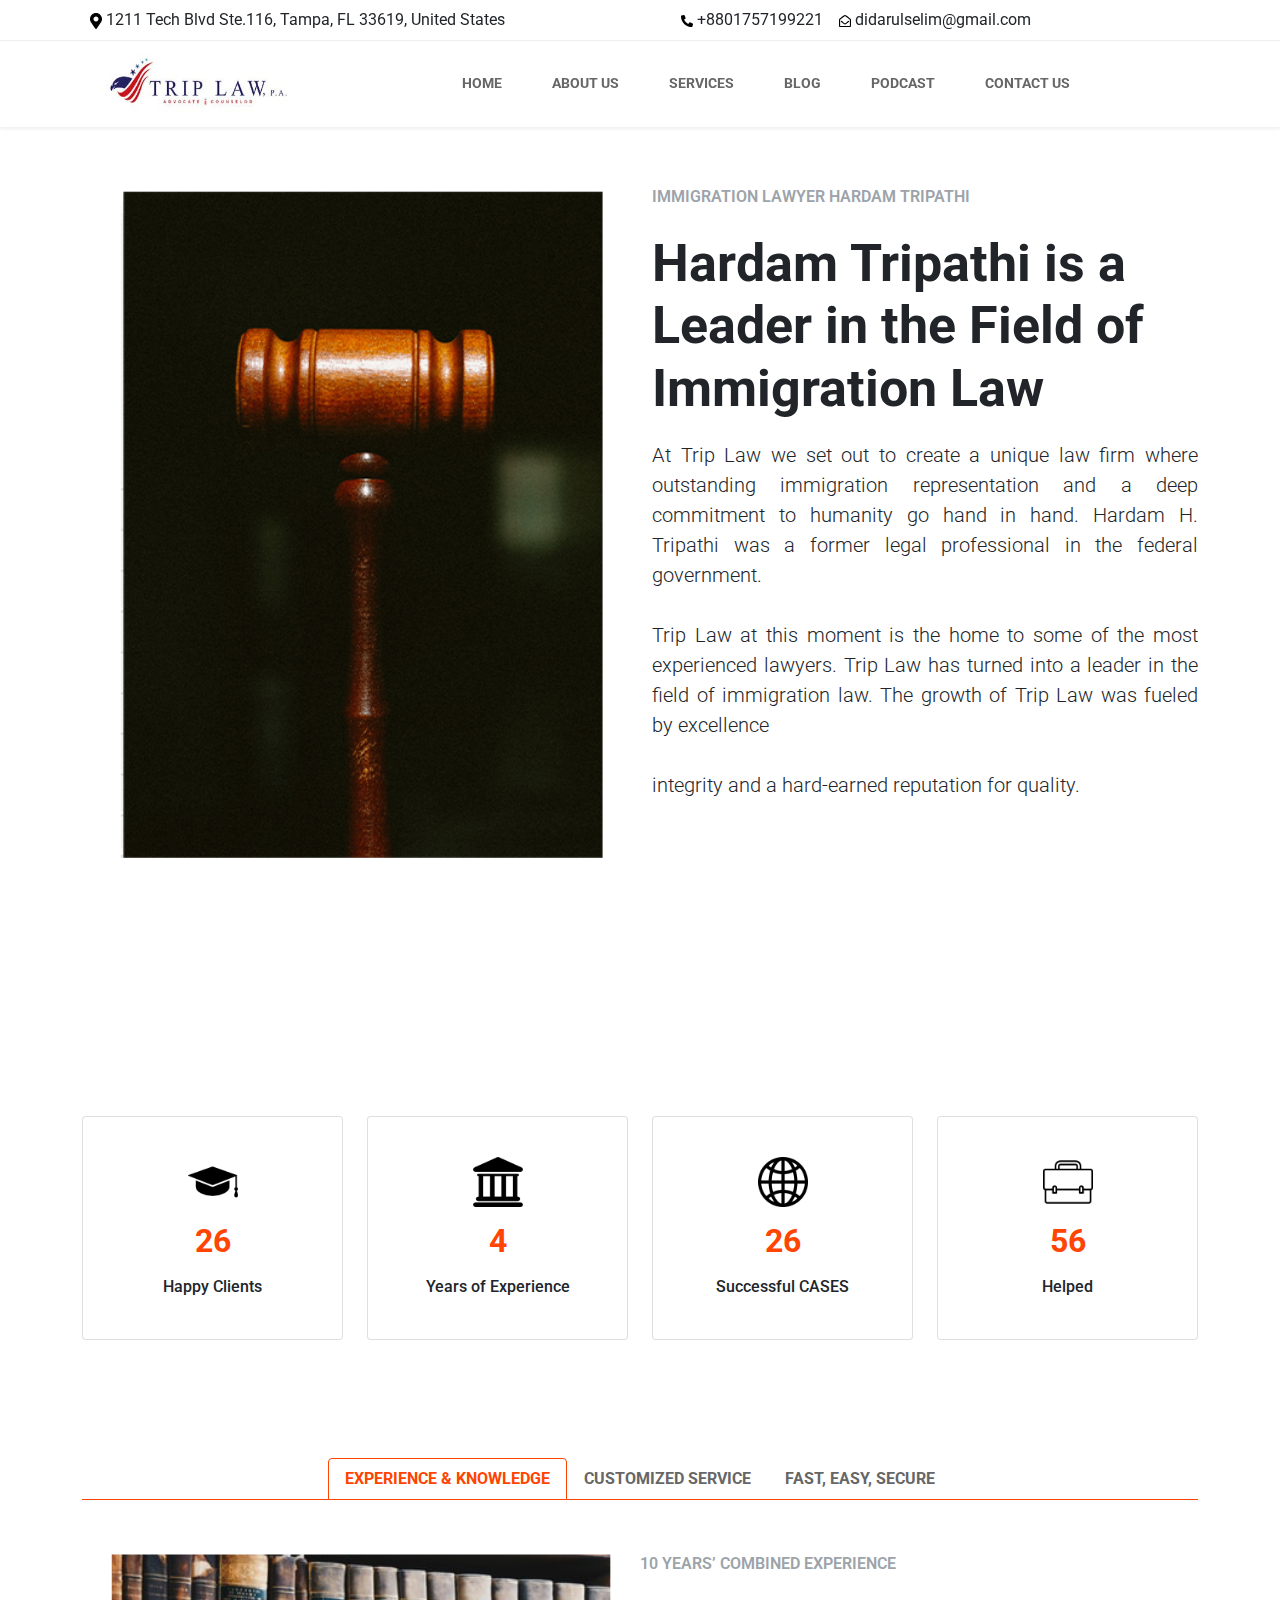
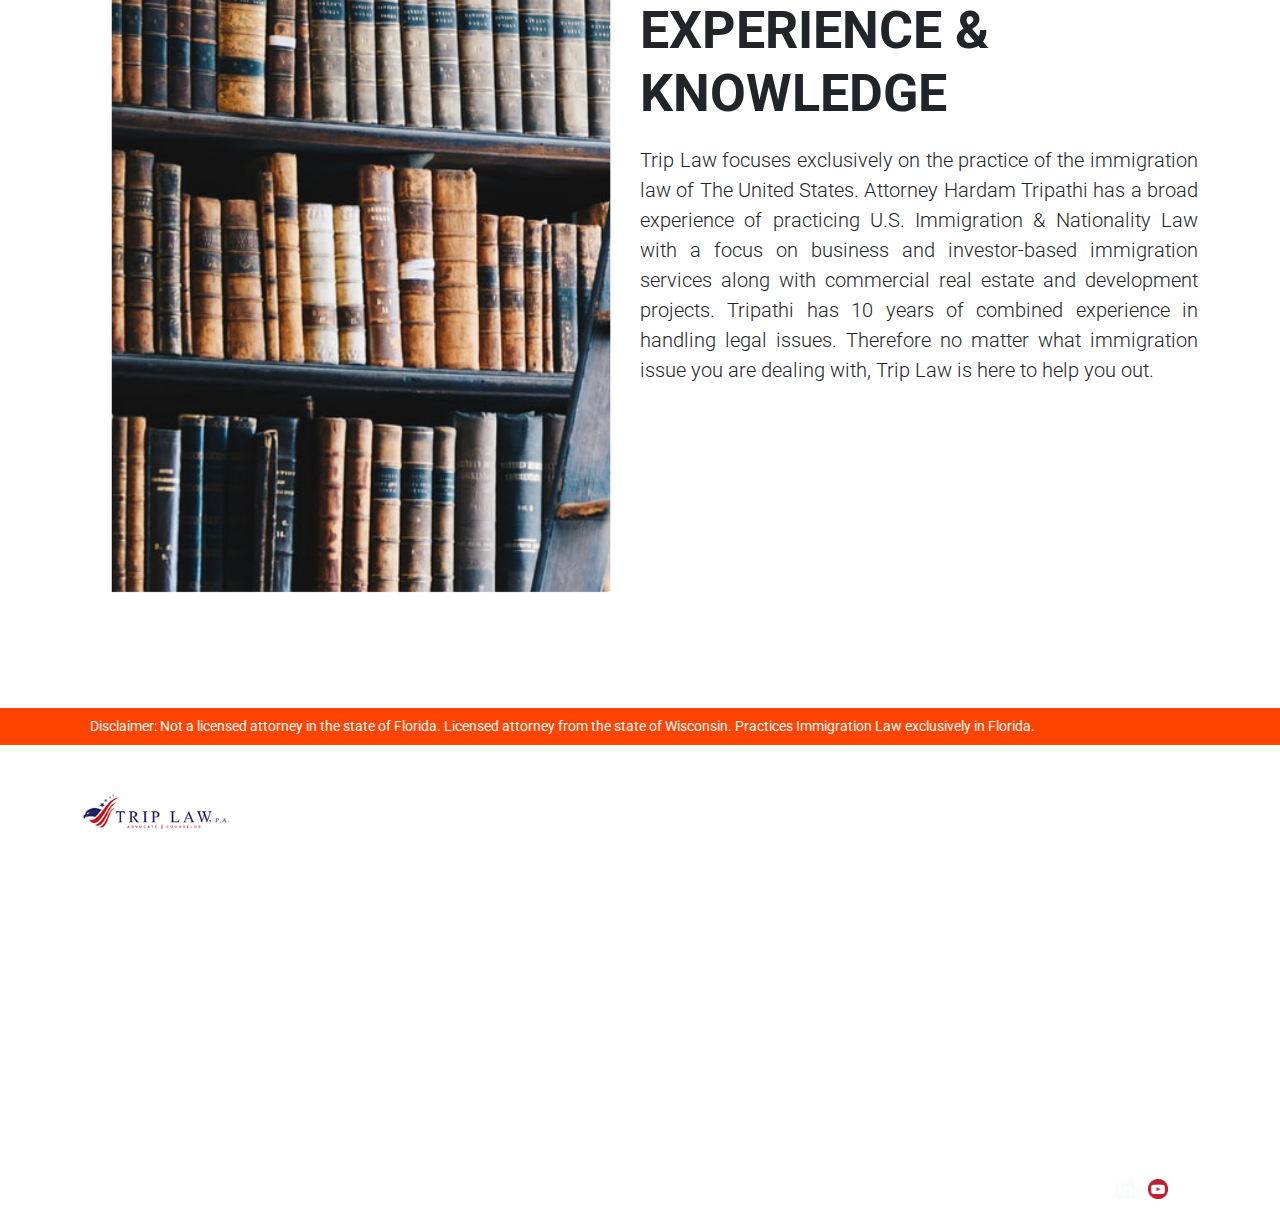
==== about.html @ 977f01b8 "hello" ====
<!doctype html>
<html lang="en">
  <head>
    <!-- meta tag start -->
    <meta content="text/html;charset=utf-8" http-equiv="Content-Type">
    <meta content="utf-8" http-equiv="encoding">
    <meta name="viewport" content="initial-scale=1">
    <meta class="metaTagTop" name="description" content="Lakeland, Florida Immigration Law Services
    Call our local Immigration office for your Green Card, Naturalization or Investor Visa">
    <meta class="metaTagTop" name="keywords" content="Florida Immigration Law Services, Green Card, , Naturalization or Investor Visas">
    <meta class="metaTagTop" name="author" content="Hardam Tripathi, Esq.">
    <meta property="og:title" content="Immigration Lawyer Hardam Tripathi, Esq.">
    <meta property="og:description" content="Lakeland, Florida Immigration Law Services
    Call our local Immigration office for your Green Card, Naturalization or Investor Visa">
    <meta property="og:url" content="https://www.trip-law.com/">
    <meta property="og:type" content="website">
    <meta property="cf:funnel_id" content="">
    <meta property="cf:page_id" content="">
    <meta property="cf:funnel_step_id" content="">
    <meta property="cf:user_id" content="">
    <meta property="cf:account_id" content="">
    <meta property="cf:page_code" content="=">
    <meta property="cf:mode_id" content="1">
    <meta property="cf:time_zone" content="Eastern Time (US &amp; Canada)">
    <meta property="cf:app_domain" content="">
    <!-- meta tag end -->

    <!-- link start -->
    <link rel="icon" type="image/png" href="image/favicon.png">
    <link rel="stylesheet" href="css/bootstrap.css">
    <link rel="stylesheet" href="style.css">
    <!-- <link rel="stylesheet" href="css/all.css"> -->
    <link rel="preconnect" href="https://fonts.googleapis.com">
    <link rel="preconnect" href="https://fonts.gstatic.com" crossorigin>
    <link href="https://fonts.googleapis.com/css2?family=Roboto:wght@100;300;400;500;700;900&display=swap" rel="stylesheet">
    <link rel="stylesheet" href="css/owl.carousel.min.cs">
    <link rel="stylesheet" href="css/owl.theme.default.min.css">
    <!-- link end -->
        <title>About - Trip-Law</title>
  </head>
  <body>
    <header class="sticky-top">
      <div class="header-top ">
        <div class="container d-flex">
          <div class="left "><p class="m-0 p-2"><img src="image/map-marker-alt-solid.svg" alt="" width="12" height="auto"> 1211 Tech Blvd Ste.116, Tampa, FL 33619, United States</p></div>
          <div class="right d-flex " style="margin: auto;"><p class="m-0 p-2"><img src="image/phone-alt-solid.svg" alt="" width="12" height="auto"> +8801757199221</p><p class="m-0 p-2"><img src="image/envelope-open-regular.svg" alt="" width="12" height="auto"> didarulselim@gmail.com</p></div>
        </div>
      </div>
      <nav class="navbar navbar-expand-lg">
  <div class="container">
    <a class="navbar-brand" href="#"><img src="image/trip-law-logo.jpg" alt="" width="250px"></a>
    <button class="navbar-toggler" type="button" data-bs-toggle="collapse" data-bs-target="#navbarSupportedContent" aria-controls="navbarSupportedContent" aria-expanded="false" aria-label="Toggle navigation">
      <span class="navbar-toggler-icon"></span>
    </button>
    <div class="collapse navbar-collapse" id="navbarSupportedContent">
      <ul class="navbar-nav m-auto">
        <li class="nav-item">
          <a class="nav-link active" aria-current="page" href="index.html">HOME</a>
        </li>
        <li class="nav-item">
          <a class="nav-link" href="about.html" >ABOUT US</a>
        </li>
        <li class="nav-item">
          <a class="nav-link" href="service.html" >SERVICES</a>
        </li>
        <li class="nav-item">
          <a class="nav-link" href="https://triplawpa.com/"  target="_blank">BLOG</a>
        </li>
        <li class="nav-item">
          <a class="nav-link" href="https://anchor.fm/theimmigrationzone" target="_blank">PODCAST</a>
        </li>
        <li class="nav-item">
          <a class="nav-link" href="contact.html" >CONTACT US</a>
        </li>
      </ul>
    </div>
  </div>
</nav>
    </header>


<section class="fild">
  <div class="container">
    <div class="row">
      <div class="col-lg-6">
        <img src="image/image-03.png" alt="" class="w-100">
      </div>
      <div class="col-lg-6">
        <div class="fild-contant">
          <span>IMMIGRATION LAWYER HARDAM TRIPATHI</span><br><br>
            <div class="heading">
              <h1>Hardam Tripathi is a Leader in the Field of Immigration Law</h1>
            </div>
          <p>At Trip Law we set out to create a unique law firm where outstanding immigration representation and a deep commitment to humanity go hand in hand. Hardam H. Tripathi was a former legal professional in the federal government. <br><br>

          Trip Law at this moment is the home to some of the most experienced lawyers. Trip Law has turned into a leader in the field of immigration law. The growth of Trip Law was fueled by excellence <br><br>

          integrity and a hard-earned reputation for quality.</p>
        </div>
      </div>
    </div>
  </div>
</section>



<section class="why text-center">
  <div class="container">
    <div class="row">
      <div class="col-lg-12 mb-5">
        <div class="heading ">
          <h1>Why immigration Lawyer Hardam Tripathi?</h1>
          <p>Our firm is focused on the client's demands for an exceptional legal service model that provides value, quality and client service.</p>
        </div>
      </div>
        <div class="col-lg-3 mb-3">
        <div class="card p-4"  >
          <div class="card-body" data-number="100">
            <img src="image/graduate-cap.png" alt="" width="50" height="50">
            <h2 class="card-title" id="number1">100 +</h2>
            <p class="card-text">Happy Clients</p>
          </div>
        </div>
      </div>
      <div class="col-lg-3 mb-3">
        <div class="card p-4"  >
          <div class="card-body" data-number="8">
            <img src="image/bank.png" alt="" width="50" height="50">
            <h2 class="card-title" id="number2">8 +</h2>
            <p class="card-text">Years of Experience</p>
          </div>
        </div>
      </div>
      <div class="col-lg-3 mb-3">
        <div class="card p-4"  >
          <div class="card-body">
            <img src="image/globe.png" alt="" width="50" height="50">
            <h2 class="card-title" id="number3">100 +</h2>
            <p class="card-text">Successful CASES</p>
          </div>
        </div>
      </div>
      <div class="col-lg-3 mb-3">
        <div class="card p-4"  >
          <div class="card-body">
            <img src="image/briefcase.png" alt="" width="50" height="50">
            <h2 class="card-title" id="number4">300 +</h2>
            <p class="card-text">Helped</p>
          </div>
        </div>
      </div>
    </div>
  </div>
</section> 




<section class="tabs">
  <div class="container">
    <div class="row">
      <div class="col-lg-12">
        <ul class="nav  mb-3 nav-tabs justify-content-center" id="pills-tab" role="tablist">
  <li class="nav-item" role="presentation">
    <button class="nav-link active" id="pills-home-tab" data-bs-toggle="pill" data-bs-target="#pills-home" type="button" role="tab" aria-controls="pills-home" aria-selected="true">EXPERIENCE & KNOWLEDGE</button>
  </li>
  <li class="nav-item" role="presentation">
    <button class="nav-link" id="pills-profile-tab" data-bs-toggle="pill" data-bs-target="#pills-profile" type="button" role="tab" aria-controls="pills-profile" aria-selected="false">CUSTOMIZED SERVICE</button>
  </li>
  <li class="nav-item" role="presentation">
    <button class="nav-link" id="pills-contact-tab" data-bs-toggle="pill" data-bs-target="#pills-contact" type="button" role="tab" aria-controls="pills-contact" aria-selected="false">FAST, EASY, SECURE</button>
  </li>
</ul>
<div class="tab-content" id="pills-tabContent">
  <div class="tab-pane fade show active" id="pills-home" role="tabpanel" aria-labelledby="pills-home-tab">
    <div class="ex d-flex">
      <div class="ex-img w-50">
      <img src="image/book.png" alt="" class="w-100">
    </div>
    <div class="ex-content w-50 mt-3">
      <div class="fild-contant ">
          <span>10 YEARS’ COMBINED EXPERIENCE</span> <br><br>
            <div class="heading">
              <h1>EXPERIENCE & KNOWLEDGE</h1>
            </div>
          <p>Trip Law focuses exclusively on the practice of the immigration law of The United States. Attorney Hardam Tripathi has a broad experience of practicing U.S. Immigration & Nationality Law with a focus on business and investor-based immigration services along with commercial real estate and development projects. Tripathi has 10 years of combined experience in handling legal issues. Therefore no matter what immigration issue you are dealing with, Trip Law is here to help you out.

</p>
        </div>
    </div>
    </div>
  </div>
  <div class="tab-pane fade" id="pills-profile" role="tabpanel" aria-labelledby="pills-profile-tab">
    <div class="ex d-flex">
      <div class="ex-img w-50">
      <img src="image/us_ct.png" alt="" class="mt-3 w-100">
    </div>
    <div class="ex-content w-50 mt-3">
      <div class="fild-contant ">
          <span>CUSTOMIZED SERVICE</span> <br><br>
            <div class="heading">
              <h1>Client-Focused Solution and Result</h1>
            </div>
          <p>At Trip Law, we understand that, for the clients, value is not just an hourly rate comparison. Rather, value is an efficient process of tracking, reporting, and creating approaches to reduce the legal risks, cost-effectiveness, and results. Our team emphasises on the desired results of the clients. The Trip Law focuses on each stage of the immigration process. Our culture, structure, and processes have been aligned with one goal in mind, client satisfaction.

</p>
        </div>
    </div>
    </div>
  </div>
  <div class="tab-pane fade" id="pills-contact" role="tabpanel" aria-labelledby="pills-contact-tab">
    <div class="ex d-flex">
      <div class="ex-img w-50">
      <img src="image/image-03.png" alt="" class="mt-3 w-100">
    </div>
    <div class="ex-content w-50 mt-3">
      <div class="fild-contant ">
          <span>FAST, EASY, SECURE</span> <br><br>
            <div class="heading">
              <h1>Flexible and Value-Driven Approach</h1>
            </div>
          <p>As an immigration firm we always provide honest legal advice that is in your best interest. We are realistic about the case expectations as well as the chances of success. We believe our clients deserve no less. For approaching each case: every team member is encouraged to have ownership of the clients and results. We strive to provide a value-driven approach to every case by communicating and strategizing with our clients for meeting their needs and goals.
          </p>
        </div>
    </div>
    </div>
  </div>
</div>
      </div>
    </div>
  </div>
</section>







<div class="section dsl">
    <div class="container">
        <div class="row">
            <div class="col-lg-12">
                <p class="m-0 p-2">Disclaimer: Not a licensed attorney in the state of Florida. Licensed attorney from the state of Wisconsin. Practices Immigration Law exclusively in Florida.</p>
            </div>
        </div>
    </div>
</div>

<footer class="pt-5 pb-2 text-white">
  <div class="container">
    <div class="row">
      <div class="col-lg-3">
        <a class="navbar-brand logo" href="#">
          <img src="image/Snip-Logo1.jpg" alt="" width="150px" height="37px">
        </a>
        <p class="mt-4 text-justify">
          With attorneys based in Florida USA our team has substantial experience in all areas of family and business immigration law. With a combined experience of 30 years Trip law is providing excellent services all over the United States.
        </p>
      </div>
      <div class="col-lg-3">
        <h5 class="mt-2">Contact Details</h5>
        <p class="mt-4">5304 South Florida Avenue, Suite 404B, Lakeland, FL 33813 <br> 
          Phone: +18633702427
          <br>
          <a href="mailto:info@trip-law.com" >info@trip-law.com</a>
          <br>
          Mon-Fri: 7:00 am – 7:00pm
        </p>
      </div>
      <div class="col-lg-3">
        <h5 class="mt-2">Useful Links:</h5>
        <p class="mt-4">
          <a href="Privacy-Policy.html" >Privacy Policy</a> <br>
        <a href="dsl.html">DISCLAIMER</a> <br>
          <a href="http://www.dhs.gov/" target="_blank">Department of Homeland Security</a><br>
        <a href="http://www.uscis.gov/" target="_blank">U.S. Citizenship and Immigration Services</a><br>
        <a href="http://www.ice.gov/" target="_blank">Immigration and Customs Enforcement</a><br>
        <a href="http://www.cbp.gov/" target="_blank">Customs and Border Protection</a><br>
        <a href="http://travel.state.gov/" target="_blank">U.S. DOS Bureau of Consular Affairs</a> <br>
        <a href="contact.php" target="_blank">Contact</a>
      </p>
      </div>
      <div class="col-lg-3">
        <h5 class="mt-2">Services</h5>
        <p class="mt-4">Green Card <br> Family-Based Immigration <br>Employment Based Immigration <br>Deportation Defense <br> manitarian and Religious Visas <br> Change and Adjustment of Status <br> US Citizenship <br> Waivers </p>
      </div>
      

      <hr>

      <div class="col-lg-12 footer-copy  mt-2 ">
        <div class="col-lg-6 text-left">
          <p class="">
          <img src="image/copyright-svg.png" width="15" height="15" alt="">
          Copyright <a href="https://trip-law.com/">Trip Law</a> 2021. All Right Reserved.
        </p>
        </div>
        <div class="col-lg-6 text-right">
          <p class="social">
          <a href="https://www.facebook.com/TripLawPA/"><img src="image/fb.png" alt="Facebook" width="20" height="20"></a>
          <a href="https://www.linkedin.com/mynetwork/"><img src="image/linkedin.png" alt="linkedin" width="20" height="20"></a>
          <a href="https://www.youtube.com/channel/UC2cHbRX0u0QrAFfCvy6LMdg"><img src="image/youtube.png" alt="linkedin" width="20" height="20"></a>
        </p>
        </div>
        
      </div>
      
    </div>
  </div>
</footer>


    <!-- Optional JavaScript; choose one of the two! -->

    <!-- Option 1: Bootstrap Bundle with Popper -->
    <script src="js/bootstrap.bundle.js" ></script>
    <!-- <script src="js/bootstrap.js"></script> -->
    <!-- <script src="js/owl.carousel.min.js"></script> -->
    <script src="js/jquery.min.js"></script>
    <!--Jquery -->

    <script>
      $.fn.jQuerySimpleCounter = function( options ) {
          var settings = $.extend({
              start:  0,
              end:    100,
              easing: 'swing',
              duration: 400,
              complete: ''
          }, options );

          var thisElement = $(this);

          $({count: settings.start}).animate({count: settings.end}, {
          duration: settings.duration,
          easing: settings.easing,
          step: function() {
            var mathCount = Math.ceil(this.count);
            thisElement.text(mathCount);
          },
          complete: settings.complete
        });
      };


    $('#number1').jQuerySimpleCounter({end: 100,duration: 2500});
    $('#number2').jQuerySimpleCounter({end: 8,duration: 2000});
    $('#number3').jQuerySimpleCounter({end: 100,duration: 2500});
    $('#number4').jQuerySimpleCounter({end: 300,duration: 3000});

    </script>

    <!-- Option 2: Separate Popper and Bootstrap JS -->
    <!--
    <script src="https://cdn.jsdelivr.net/npm/@popperjs/core@2.10.2/dist/umd/popper.min.js" integrity="sha384-7+zCNj/IqJ95wo16oMtfsKbZ9ccEh31eOz1HGyDuCQ6wgnyJNSYdrPa03rtR1zdB" crossorigin="anonymous"></script>
    <script src="https://cdn.jsdelivr.net/npm/bootstrap@5.1.3/dist/js/bootstrap.min.js" integrity="sha384-QJHtvGhmr9XOIpI6YVutG+2QOK9T+ZnN4kzFN1RtK3zEFEIsxhlmWl5/YESvpZ13" crossorigin="anonymous"></script>
    -->
  </body>
</html>
---- style.css ----
*,body,html{
	margin: 0;
	padding: 0;	
	font-family: 'Roboto', sans-serif !important;
}

header {
	box-shadow: 0 2px 3px rgb(96 96 96 / 10%);
	background-color: #fff;
}
.header-top {
	border-bottom: 1px solid #eee;
}
.navbar-nav .nav-item {
	
}
.navbar-nav .nav-item .nav-link {
	font-weight: 700;
	padding: 10px 32px 10px 18px;
	font-size: 14px;
	color: #666;
}

/*home css*/

.home {
	padding: 25px 0px 0px 0px;
	background: url('./image/blue-map.jpg') center no-repeat fixed;
	background-size: cover;
}

.home .home-contant {
	color: #ffffff;
}

.home .home-contant .heading {

}

.home .home-contant .heading h1 {
	font-size: 52px;
	font-weight: 700;
	margin-bottom: 10px;
}

.home .home-contant .heading h3 {
	font-size: 38px;
	font-weight: 400;
	margin-bottom: 30px;
}

.home .home-contant .heading h4 {
	font-size: 20px;
	font-weight: 400;
}

.home .home-contant .law-list {
	margin: 0;
	padding: 15px 0px;
}

.home .home-contant .law-list ul {
	list-style: none;
	padding: 0;
}

.home .home-contant .law-list ul li {
	font-size: 17px;
	display: inline-flex;
}

.home .home-contant .law-list ul li span {
	margin-right: 10px;
}

.home .home-contant .law-list ul li span img {
	width: 13px;
}
.home-video {
	margin-top: 25%;
}


.contact-form {
	padding: 3%;
}
.contact-form .heading h1{
	font-weight: 900;
	font-size: 62px;
}

.wn-button {
  width: 100%;
  border: none;
  border-bottom: 2px solid #3B3751;
  transition: all .5s ease-out;
      background-color: transparent;
}
.f-name {
	width: 100%;
}
.wn-button:focus, 
.wn-button:active, 
.wn-button:hover {
  outline: none;
  border: none;
  border-bottom: 2px solid #ef6243!important;
  transition: all .5s ease-in;
}
.w-button:focus, 
.w-button:active, 
.w-button:hover {
  outline: none;
  border: none;
  border-bottom: 2px solid #ef6243!important;
  transition: all .5s ease-in;
}
.w-button {
  width: 100%;
  border-bottom: 2px solid #3B3751 !important;
  border: none;
  outline: none;
  transition: all .5s ease-out;
	background-color: transparent;
}

label {
  color: #ef6243;
  font-weight: 700;
}
form {
	padding: 5%;
	    /*border: 15px dashed #FF4501;*/
}

form input.btn {
  width: 98%;
  margin: 5px auto;
} 
form button.btn {
  width: 100%;
  margin: 5px auto;
} 
.btn {
	margin-right: 10px;
	background-color: #FF4300;
	color: #fff;
	font-weight: 500;
	border: none;
	-webkit-transition: .5s all linear;
	-moz-transition: .5s all linear;
	-ms-transition: .5s all linear;
	-o-transition: .5s all linear;
	transition: .5s all linear;
	border: 2px solid #FF4300;
	
}
.btn:hover, .btn:focus {
	background-color: #ffffff !important;
	color: #FF4300 !important;
	border: none;
	-webkit-transition: .5s all linear;
	-moz-transition: .5s all linear;
	-ms-transition: .5s all linear;
	-o-transition: .5s all linear;
	transition: .5s all linear;
	outline: 0;
	box-shadow: none;
	border: 2px solid #FF4300 !important;
}

/*.btn:hover, .btn:focus {
	background-color: #FF4501;
	color: #fff;
	border: none;
	-webkit-transition: .5s all linear;
	-moz-transition: .5s all linear;
	-ms-transition: .5s all linear;
	-o-transition: .5s all linear;
	transition: .5s all linear;
	outline: 0;
	box-shadow: none;
}
*/

.service {
	padding: 3%;
	background: url('./image/hero-3.jpg') center no-repeat fixed;
	background-size: cover;
}
.service .heading {
	font-size: 52px;
	font-weight: 700;
}
.services-list {
	/*display: contents;*/
	margin-bottom: 24px;
}
.list {
	margin-bottom: 23px;
}
.s-list {
	box-shadow: 1px 2px 3px 2px #6c757d;
    padding: 15px;
}

.fild {
	padding: 3%;
}
.fild-contant {
	margin-top: 20px;
}
.fild-contant span {
	font-weight: 600;
	color: #9CA3A9;
}
.fild-contant .heading h1 {
	font-size: 52px;
	font-weight: 700;
	margin-bottom: 10px;
}
.fild-contant p {
	margin-top: 20px;
	font-size: 20px;
	font-weight: 300;
	text-align: justify;
}

.fild-2 {
	padding: 3% 3% 0 3%;
	background: url('./image/hero-3.jpg') center no-repeat fixed;
	background-size: cover;
}
.fild-2 .fild-contant .heading h1 {
	font-size: 52px;
	font-weight: 700;
	margin-bottom: 10px;
}
.fild-2 .fild-contant p {
	margin-top: 20px;
	font-size: 16px;
	font-weight: 300;
	text-align: justify;
}
.fild-2 img {

}
.why {
	padding: 3%;
	/*background-color: #FF4501;*/
	background: url('./image/blue-map.jpg') center no-repeat fixed;
	background-size: cover;
	
}

.why .heading {
	color: #ffffff;
}

.why .heading h1 {
	font-size: ;
	font-weight: 900;
	margin-bottom: 10px;
}

.why .heading p {
	font-weight: 500;
}

.why .card-body .card-title {
	margin: 15px;
	font-weight: 700;
	color: #FF4501;
}

.why .card-body p {
	font-weight: 500;
}

.video {
	padding: 3%;

}
.video .heading h1 {
	font-size: ;
	font-weight: 900;
	margin-bottom: 10px;
}

.tabs {
	padding: 5% 3%;
	background: url('./image/hero-3.jpg') center no-repeat fixed;
	background-size: cover;
}
.nav-tabs .nav-link {
	font-weight: 700;
	color: #666666;
}
.nav-tabs {
    border-bottom: 1px solid #FF4300;
}
.nav-tabs .nav-link.active, .nav-tabs .nav-item.show .nav-link {
    color: #ff4300;
    background-color: #fff;
    border-color: #FF4300;
}


.news {
	padding: 3%;
}

.news .heading h1 {
	font-size: 52px;
	font-weight: 700;
	margin-bottom: 10px;
}
.accordion {
	padding: 3% 10%;
}
.accordion-button:not(.collapsed) {
    color: #ffffff !important;
    background-color: #ff4300 !important;
}
.accordion-button {
    color: #ff4300 !important;
    border: 1px solid #ff4300 !important;
    /*border-radius: 10px 10px 0px 0px !important;*/
    transition: none !important;
}
.accordion-item {
    border-radius: 10px !important;
    margin-bottom: 10px;
    border: 0 !important;
}
.accordion-item .collapse {
	border: 1px solid #ff4300;
    margin-top: -1px;
}

footer{
	padding: 3%;
	/*background-color: #FF4501;*/
	background: url('./image/blue-map.jpg') center no-repeat fixed;
	background-size: cover;
	color: #fff !important;	
}
footer p {
	font-weight: 400;
	font-size: 14px;
	line-height: 2.5em;
}
footer p a {
	line-height: 2.5em;
	text-decoration: none;
	color: #fff !important;	
}
footer p a:hover {
	color: #FF4501 !important;	
}
.footer-copy  {
	display: inline-flex;
}
.footer-copy .social {
	right: 8%;
    position: absolute;
}
.footer-copy .social a {
	margin-right: 10px;
}
.contact-form {
	padding: 3%;
	background-color: #f8f9fa;
}
.section.dsl {
    background-color: #ff4300;
    color: #ffffff;
}

.section.dsl p {
    font-size: 14px;
}
#owl-demo .item{
  background: #3fbf79;
  padding: 30px 0px;
  margin: 10px;
  color: #FFF;
  -webkit-border-radius: 3px;
  -moz-border-radius: 3px;
  border-radius: 3px;
  text-align: center;
}
.customNavigation{
  text-align: center;
}
//use styles below to disable ugly selection
.customNavigation a{
  -webkit-user-select: none;
  -khtml-user-select: none;
  -moz-user-select: none;
  -ms-user-select: none;
  user-select: none;
  -webkit-tap-highlight-color: rgba(0, 0, 0, 0);
}

@media (min-width: 320px) and (max-width: 768px) {

}

	}
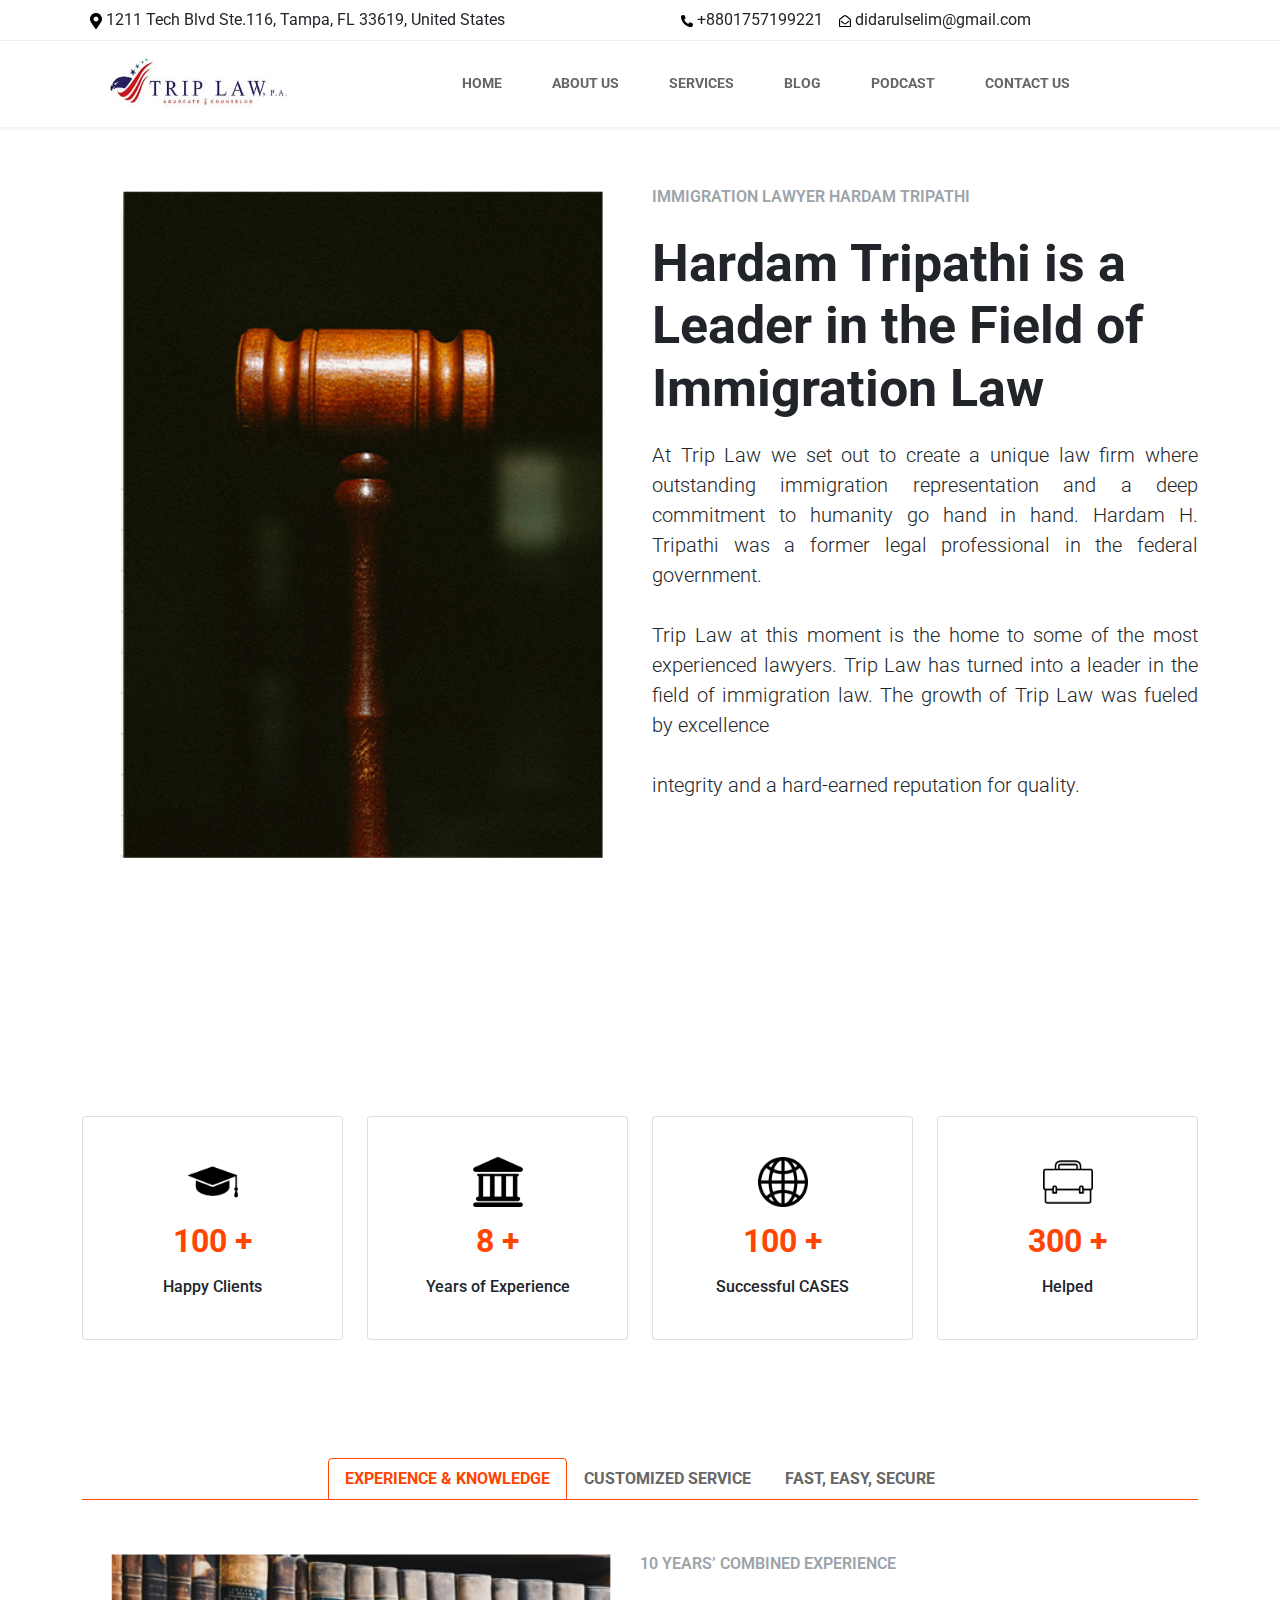
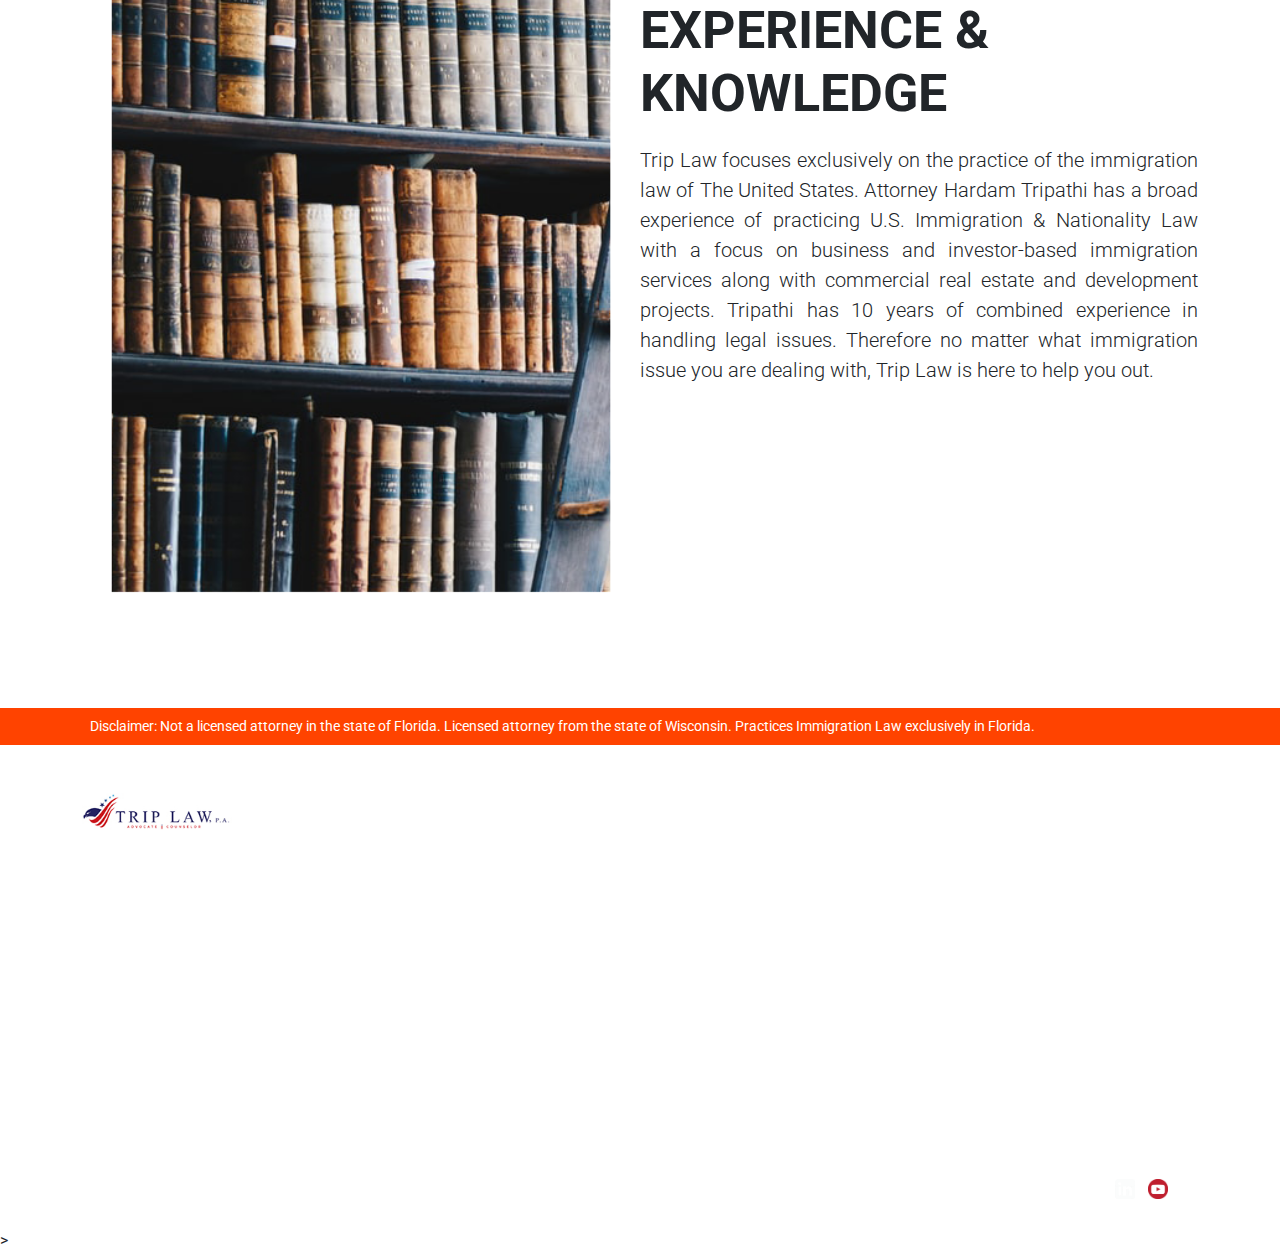
==== commit 4c4767bf: "wothout form" ====
--- a/about.html
+++ b/about.html
@@ -1,4 +1,3 @@
-
 <!doctype html>
 <html lang="en">
   <head>
@@ -34,8 +33,12 @@
     <link rel="preconnect" href="https://fonts.googleapis.com">
     <link rel="preconnect" href="https://fonts.gstatic.com" crossorigin>
     <link href="https://fonts.googleapis.com/css2?family=Roboto:wght@100;300;400;500;700;900&display=swap" rel="stylesheet">
-    <link rel="stylesheet" href="css/owl.carousel.min.cs">
-    <link rel="stylesheet" href="css/owl.theme.default.min.css">
+    <link rel="stylesheet" href="https://cdnjs.cloudflare.com/ajax/libs/OwlCarousel2/2.3.4/assets/owl.carousel.min.css"
+    integrity="sha512-tS3S5qG0BlhnQROyJXvNjeEM4UpMXHrQfTGmbQ1gKmelCxlSEBUaxhRBj/EFTzpbP4RVSrpEikbmdJobCvhE3g=="
+    crossorigin="anonymous" />
+<link rel="stylesheet" href="https://cdnjs.cloudflare.com/ajax/libs/OwlCarousel2/2.3.4/assets/owl.theme.default.min.css"
+    integrity="sha512-sMXtMNL1zRzolHYKEujM2AqCLUR9F2C4/05cdbxjjLSRvMQIciEPCQZo++nk7go3BtSuK9kfa/s+a4f4i5pLkw=="
+    crossorigin="anonymous" />
     <!-- link end -->
         <title>About - Trip-Law</title>
   </head>
@@ -114,7 +117,7 @@
           <p>Our firm is focused on the client's demands for an exceptional legal service model that provides value, quality and client service.</p>
         </div>
       </div>
-        <div class="col-lg-3 mb-3">
+        <div class="col-lg-3 col-md-6 mb-3">
         <div class="card p-4"  >
           <div class="card-body" data-number="100">
             <img src="image/graduate-cap.png" alt="" width="50" height="50">
@@ -123,7 +126,7 @@
           </div>
         </div>
       </div>
-      <div class="col-lg-3 mb-3">
+      <div class="col-lg-3 col-md-6 mb-3">
         <div class="card p-4"  >
           <div class="card-body" data-number="8">
             <img src="image/bank.png" alt="" width="50" height="50">
@@ -132,7 +135,7 @@
           </div>
         </div>
       </div>
-      <div class="col-lg-3 mb-3">
+      <div class="col-lg-3 col-md-6 mb-3">
         <div class="card p-4"  >
           <div class="card-body">
             <img src="image/globe.png" alt="" width="50" height="50">
@@ -141,7 +144,7 @@
           </div>
         </div>
       </div>
-      <div class="col-lg-3 mb-3">
+      <div class="col-lg-3 col-md-6 mb-3">
         <div class="card p-4"  >
           <div class="card-body">
             <img src="image/briefcase.png" alt="" width="50" height="50">
@@ -174,11 +177,11 @@
 </ul>
 <div class="tab-content" id="pills-tabContent">
   <div class="tab-pane fade show active" id="pills-home" role="tabpanel" aria-labelledby="pills-home-tab">
-    <div class="ex d-flex">
-      <div class="ex-img w-50">
+    <div class="ex ">
+      <div class="ex-img ">
       <img src="image/book.png" alt="" class="w-100">
     </div>
-    <div class="ex-content w-50 mt-3">
+    <div class="ex-content  mt-3">
       <div class="fild-contant ">
           <span>10 YEARS’ COMBINED EXPERIENCE</span> <br><br>
             <div class="heading">
@@ -192,11 +195,11 @@
     </div>
   </div>
   <div class="tab-pane fade" id="pills-profile" role="tabpanel" aria-labelledby="pills-profile-tab">
-    <div class="ex d-flex">
-      <div class="ex-img w-50">
+    <div class="ex ">
+      <div class="ex-img ">
       <img src="image/us_ct.png" alt="" class="mt-3 w-100">
     </div>
-    <div class="ex-content w-50 mt-3">
+    <div class="ex-content  mt-3">
       <div class="fild-contant ">
           <span>CUSTOMIZED SERVICE</span> <br><br>
             <div class="heading">
@@ -210,11 +213,11 @@
     </div>
   </div>
   <div class="tab-pane fade" id="pills-contact" role="tabpanel" aria-labelledby="pills-contact-tab">
-    <div class="ex d-flex">
-      <div class="ex-img w-50">
+    <div class="ex ">
+      <div class="ex-img ">
       <img src="image/image-03.png" alt="" class="mt-3 w-100">
     </div>
-    <div class="ex-content w-50 mt-3">
+    <div class="ex-content  mt-3">
       <div class="fild-contant ">
           <span>FAST, EASY, SECURE</span> <br><br>
             <div class="heading">
@@ -238,7 +241,7 @@
 
 
 
-<div class="section dsl">
+<section class="section dsl">
     <div class="container">
         <div class="row">
             <div class="col-lg-12">
@@ -246,12 +249,12 @@
             </div>
         </div>
     </div>
-</div>
+</section>
 
 <footer class="pt-5 pb-2 text-white">
   <div class="container">
     <div class="row">
-      <div class="col-lg-3">
+      <div class="col-lg-3 col-md-6">
         <a class="navbar-brand logo" href="#">
           <img src="image/Snip-Logo1.jpg" alt="" width="150px" height="37px">
         </a>
@@ -259,7 +262,7 @@
           With attorneys based in Florida USA our team has substantial experience in all areas of family and business immigration law. With a combined experience of 30 years Trip law is providing excellent services all over the United States.
         </p>
       </div>
-      <div class="col-lg-3">
+      <div class="col-lg-3 col-md-6">
         <h5 class="mt-2">Contact Details</h5>
         <p class="mt-4">5304 South Florida Avenue, Suite 404B, Lakeland, FL 33813 <br> 
           Phone: +18633702427
@@ -269,7 +272,7 @@
           Mon-Fri: 7:00 am – 7:00pm
         </p>
       </div>
-      <div class="col-lg-3">
+      <div class="col-lg-3 col-md-6">
         <h5 class="mt-2">Useful Links:</h5>
         <p class="mt-4">
           <a href="Privacy-Policy.html" >Privacy Policy</a> <br>
@@ -282,7 +285,7 @@
         <a href="contact.php" target="_blank">Contact</a>
       </p>
       </div>
-      <div class="col-lg-3">
+      <div class="col-lg-3 col-md-6">
         <h5 class="mt-2">Services</h5>
         <p class="mt-4">Green Card <br> Family-Based Immigration <br>Employment Based Immigration <br>Deportation Defense <br> manitarian and Religious Visas <br> Change and Adjustment of Status <br> US Citizenship <br> Waivers </p>
       </div>
@@ -316,9 +319,7 @@
 
     <!-- Option 1: Bootstrap Bundle with Popper -->
     <script src="js/bootstrap.bundle.js" ></script>
-    <!-- <script src="js/bootstrap.js"></script> -->
-    <!-- <script src="js/owl.carousel.min.js"></script> -->
-    <script src="js/jquery.min.js"></script>
+    <!-- <script src="js/bootstrap.js"></script -->>
     <!--Jquery -->
 
     <script>
@@ -358,4 +359,4 @@
     <script src="https://cdn.jsdelivr.net/npm/bootstrap@5.1.3/dist/js/bootstrap.min.js" integrity="sha384-QJHtvGhmr9XOIpI6YVutG+2QOK9T+ZnN4kzFN1RtK3zEFEIsxhlmWl5/YESvpZ13" crossorigin="anonymous"></script>
     -->
   </body>
-</html>
+</html>--- a/style.css
+++ b/style.css
@@ -11,6 +11,15 @@
 }
 .header-top {
 	border-bottom: 1px solid #eee;
+}
+.navbar-toggler {
+
+    background-color: #262561 !important;
+    border: 3px solid #ff4300 !important;
+}
+.navbar-toggler-icon {
+    border: 2px solid #ff4300 !important;
+    background-color: #fff !important;
 }
 .navbar-nav .nav-item {
 	
@@ -306,9 +315,19 @@
     border-color: #FF4300;
 }
 
-
+.ex {
+	display: flex;
+}
+.ex-img {
+	width: 50%;
+}
+.ex-content {
+	width: 50%;
+}
 .news {
 	padding: 3%;
+		background: url('./image/hero-3.jpg') center no-repeat fixed;
+	background-size: cover;
 }
 
 .news .heading h1 {
@@ -337,6 +356,12 @@
 .accordion-item .collapse {
 	border: 1px solid #ff4300;
     margin-top: -1px;
+}
+.accordion-button:focus {
+    z-index: 3;
+    border-color: #ff4300 !important;
+    outline: 0;
+    box-shadow: none !important;
 }
 
 footer{
@@ -404,8 +429,89 @@
   -webkit-tap-highlight-color: rgba(0, 0, 0, 0);
 }
 
-@media (min-width: 320px) and (max-width: 768px) {
-
-}
-
-	}+.call-to-action {
+	padding: 3%;
+	/*background-color: #FF4501;*/
+	background: url('./image/cta-4.jpg') center no-repeat fixed;
+	background-size: cover;
+	color: #fff !important;
+}
+.clients .heading h1 {
+	font-size: 52px;
+	font-weight: 700;
+	margin-bottom: 10px;
+}
+
+.clients {
+	padding: 3%;
+}
+.client-top img {
+	width: 75px !important;
+	height: 75px !important;
+	margin-right: 15px;
+	border-radius: 100%;
+}
+.client-top h5{
+	margin: revert;
+}
+.owl-carousel  {
+	margin: 3%;
+}
+.owl-carousel .item {
+    box-shadow: 2px 3px 5px 1px #ff4300;
+    border: 1px solid #ff4300;
+    padding: 20px;
+    width: 260px;
+}
+.owl-carousel.owl-drag .owl-item {
+	width: 260px !important;
+}
+.owl-carousel .owl-stage {
+	display: flex;
+}
+.client-bottom {
+	height: 150px;
+}
+
+@media (min-width: 767px) and (max-width: 991px) {
+	.header-top p {
+		font-size: 12px;
+	}
+	.home-video {
+		margin-top: 0px;
+		margin-bottom: 10%;
+	}
+	.fild-contant .heading h1 {
+		font-size: 24px;
+	}
+	.fild-contant p {
+		font-size: 16px;
+	}
+}
+@media (min-width: 320px) and (max-width: 767px) {
+
+	.header-top p {
+		font-size: 10px;
+	}
+	.fild-contant .heading h1 {
+		font-size: 14px;
+	}
+	.fild-contant p {
+		font-size: 14px;
+	}
+	.home-video {
+		margin-top: 0px;
+		margin-bottom: 10%;
+	}
+	.ex {
+	display: block;
+}
+.ex-img {
+	width: 100%;
+}
+.ex-content {
+	width: 100%;
+}
+
+}
+
